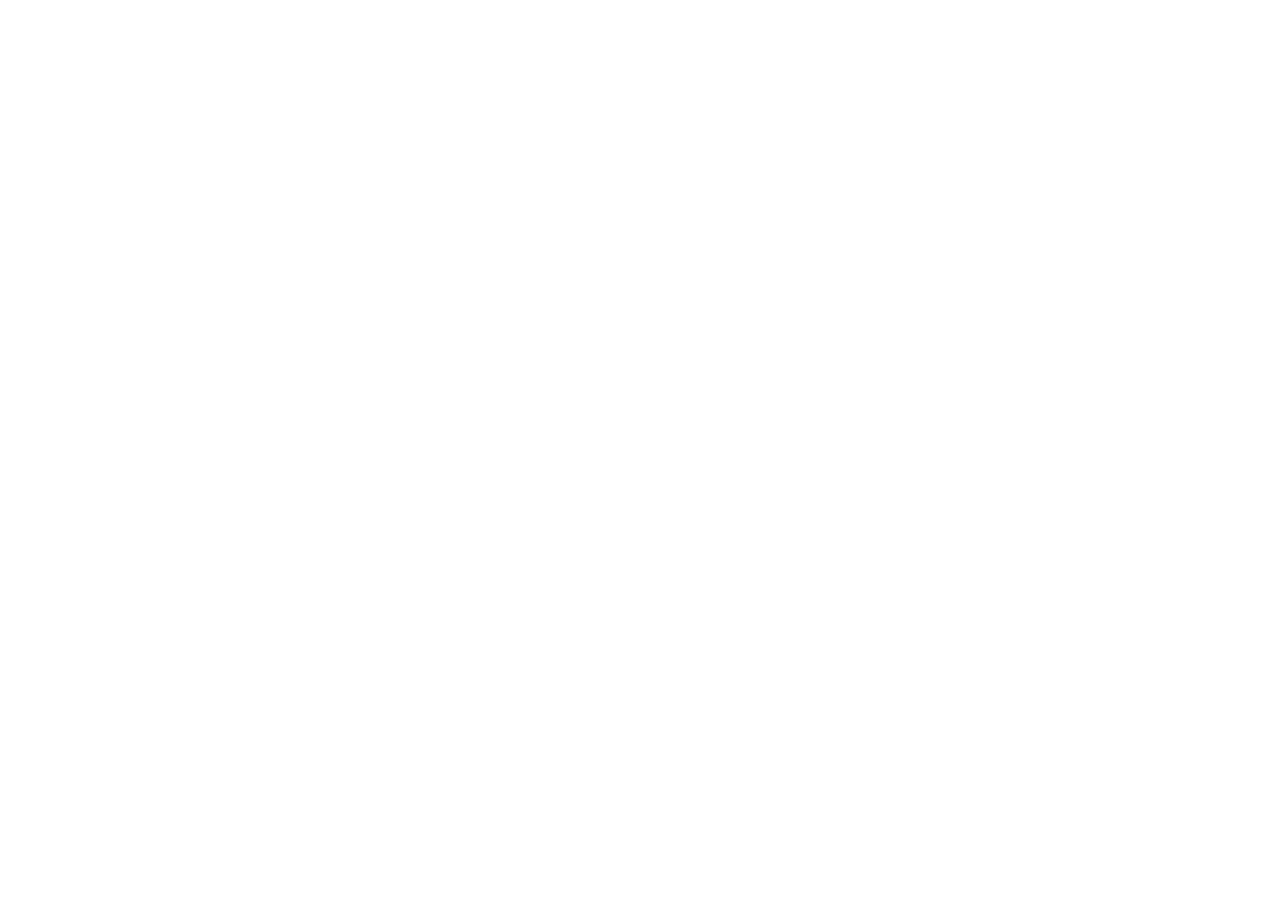
==== Index.html @ 4e4735c6 "ubicación de elementos" ====
<!DOCTYPE html>

<html lang="es">

<head>

    <meta charset="UTF-8">
    <meta name="viewport" content="width=device-width">
    <title>emprendimiento</title>
    <link rel="stylesheet" href="reset.css">
</head>
<body>
    <header>

    </header>
    
    <content>
        <section class="menú"></section>
        <section class="banner"></section>
        <section class="impresiones3d">
        </section>

        <section class="personalizados"></section>

        <section class="contacto"></section>

        <section class="rodapie"></section>


    </content>
</body>
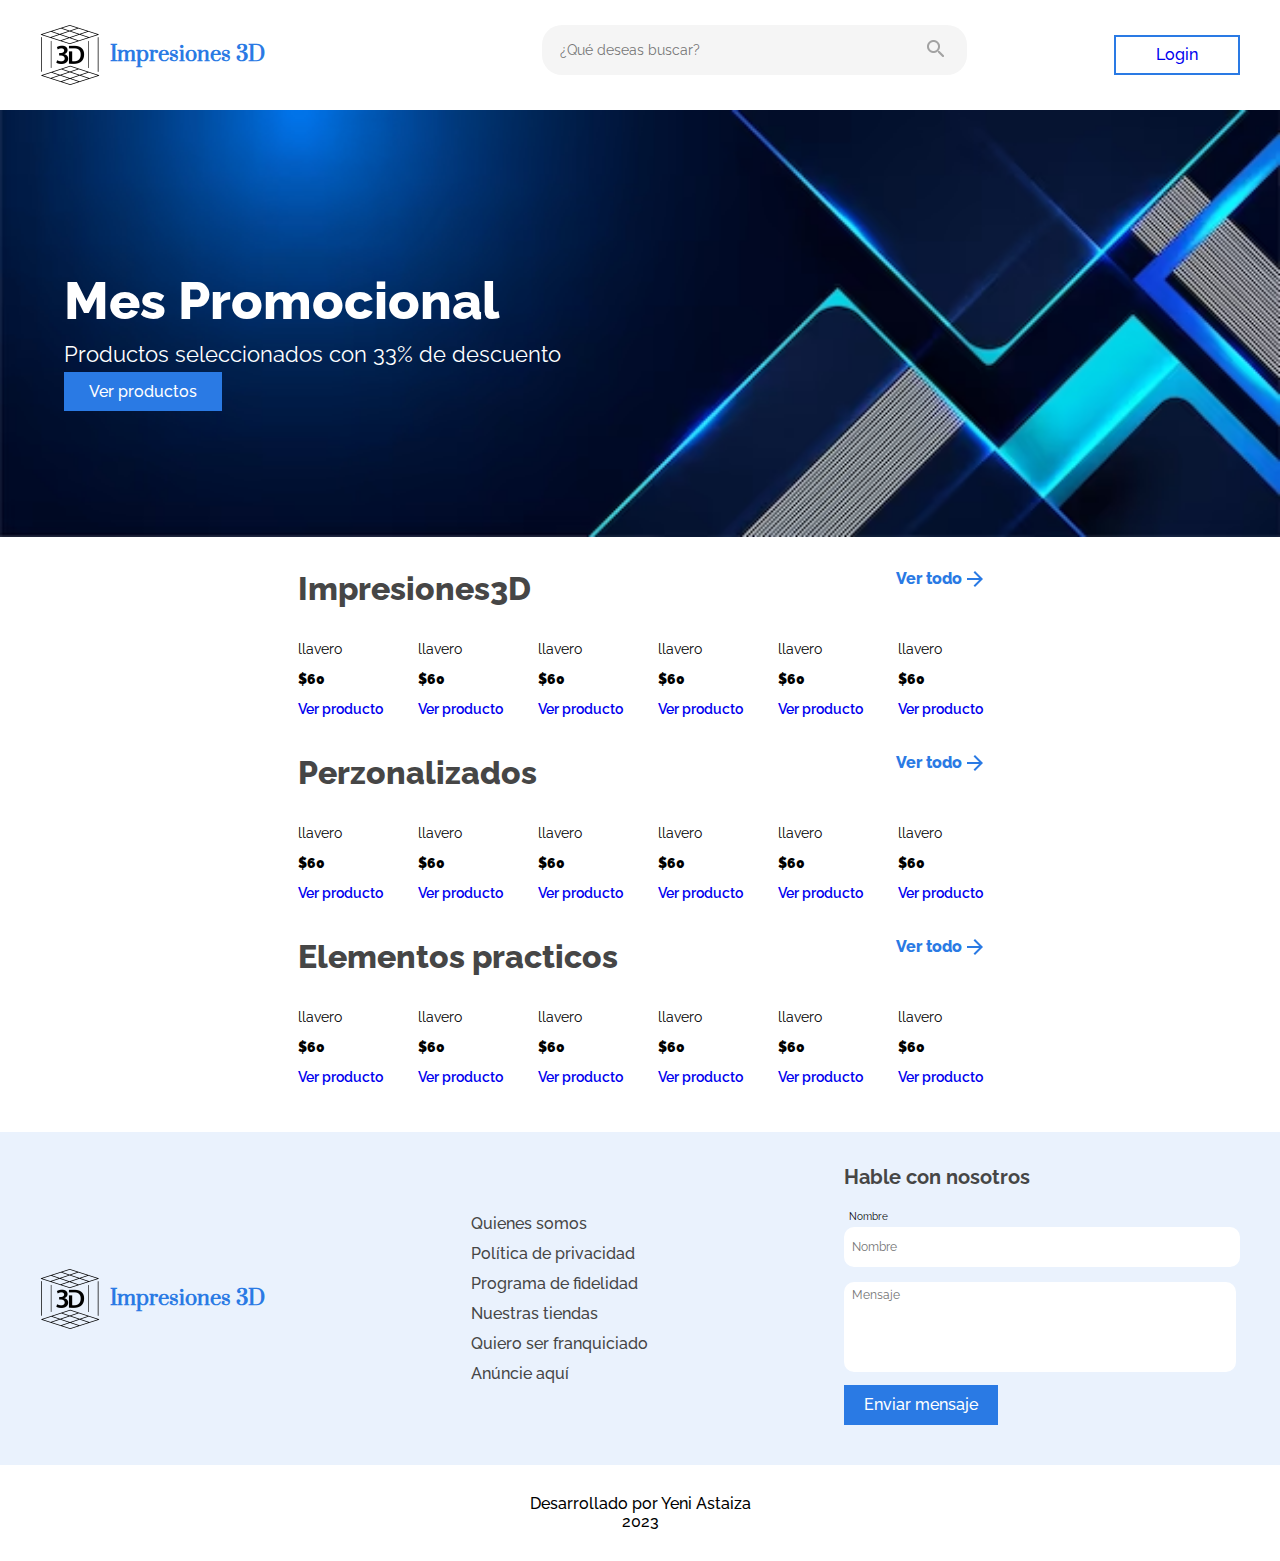
==== commit b3b0ff12: "mediaqueris proceso" ====
--- a/Index.html
+++ b/Index.html
@@ -7,25 +7,368 @@
     <meta charset="UTF-8">
     <meta name="viewport" content="width=device-width">
     <title>emprendimiento</title>
-    <link rel="stylesheet" href="reset.css">
+    <link rel="stylesheet" href="styles/reset.css">
+    <link rel="stylesheet" href="styles/style.css">
+    <link rel="preconnect" href="https://fonts.googleapis.com">
+    <link rel="preconnect" href="https://fonts.gstatic.com" crossorigin>
+    <link href="https://fonts.googleapis.com/css2?family=Montserrat:wght@200;300;400&family=Prata&family=Raleway:wght@300&display=swap"
+rel="stylesheet">
 </head>
+
 <body>
-    <header>
-
+    <header class="cabecera">
+        <div class="container">
+            <div class="cabecera__3d__inicio">
+                <a href="index.html" class="logo">
+                    <img src="./IMG/logo.png" alt="impresiones 3D" class="logo__imagen">
+                    <span class="logo__nombre">Impresiones 3D</span>
+                </a>
+
+                <form class="search">
+                    <input type="text" placeholder="¿Qué deseas buscar?" class="search__box">
+                    <button type="submit" class="search__img"><img src="./IMG/Vector.png"
+                            alt="logosearch"></button>
+                </form>
+
+                <div class="login__search">
+                    <a href="login.html" class="btn__blanco">Login</a>
+                </div>
+
+                <div class="search__movile">
+                    <input type="checkbox" id="check" class="checkbox">
+                    <label for="check" class="checkbtn">
+                        <img src="./IMG/Vector.png"
+                        alt="logosearch">
+                    </label>
+                    <div class="search__movile__see">
+                        <form>
+                            <input type="text" placeholder="¿Qué deseas buscar?" class="search__box__movile">
+                            <button type="submit" class="search__img"><img src="./IMG/Vector.png"
+                                alt="logosearch"></button>
+                        </form>
+                    </div>
+                </div>
+            </div>
+        </div>
     </header>
-    
+
     <content>
         <section class="menú"></section>
-        <section class="banner"></section>
-        <section class="impresiones3d">
-        </section>
-
-        <section class="personalizados"></section>
-
-        <section class="contacto"></section>
-
-        <section class="rodapie"></section>
-
-
+
+        <section class="banner">
+            <div class="banner__imagen">
+                <img src="./IMG/banner.avif" alt="img__banner" class="img__banner">
+                <div class="banner__informacion">
+                    <h1 class="banner__titulo">Mes Promocional</h1>
+                    <p class="banner__parrafo">Productos seleccionados con 33% de descuento</p>
+                    <a href="login.html" class="btn__azul">Ver productos</a>
+                </div>
+            </div>
+        </section>
+
+
+        <section class="impresiones3D">
+            <div class="container">
+                <div class="inicial">
+                <p class="titulo">Impresiones3D</p>
+                    <div class="ver__todo">
+                        <a href="productos.html" class="ver__todo__nombre">Ver todo</a>
+                        <img src="./IMG/flecha.png" alt="flecha">
+                    </div>
+                </div>
+                <div class="impresiones3D">
+                   
+                    <div class="producto">
+                        <div class="producto__img">
+                            <img src="http://via.placeholder.com/170x180" alt="" class="img__producto">
+                        </div>
+                        <div class="producto__datos">
+                            <p>llavero</p>
+                            <p class="precio">$60</p>
+                            <a href="*" class="ver">Ver producto</a>
+                        </div>
+                    </div>
+
+                   <div class="producto">
+                        <div class="producto__img">
+                            <img src="http://via.placeholder.com/170x180" alt="" class="img__producto">
+                        </div>
+                        <div class="producto__datos">
+                            <p>llavero</p>
+                            <p class="precio">$60</p>
+                            <a href="*" class="ver">Ver producto</a>
+                        </div>
+                    </div>
+
+                   <div class="producto">
+                        <div class="producto__img">
+                            <img src="http://via.placeholder.com/170x180" alt="" class="img__producto">
+                        </div>
+                        <div class="producto__datos">
+                            <p>llavero</p>
+                            <p class="precio">$60</p>
+                            <a href="*" class="ver">Ver producto</a>
+                        </div>
+                    </div>
+
+                   <div class="producto">
+                        <div class="producto__img">
+                            <img src="http://via.placeholder.com/170x180" alt="" class="img__producto">
+                        </div>
+                        <div class="producto__datos">
+                            <p>llavero</p>
+                            <p class="precio">$60</p>
+                            <a href="*" class="ver">Ver producto</a>
+                        </div>
+                    </div>
+
+                   <div class="producto hide-xs">
+                        <div class="producto__img">
+                            <img src="http://via.placeholder.com/170x180" alt="" class="img__producto">
+                        </div>
+                        <div class="producto__datos">
+                            <p>llavero</p>
+                            <p class="precio">$60</p>
+                            <a href="*" class="ver">Ver producto</a>
+                        </div>
+                    </div>
+
+                   <div class="producto hide-xs">
+                        <div class="producto__img">
+                            <img src="http://via.placeholder.com/170x180" alt="" class="img__producto">
+                        </div>
+                        <div class="producto__datos">
+                            <p>llavero</p>
+                            <p class="precio">$60</p>
+                            <a href="*" class="ver">Ver producto</a>
+                        </div>
+                    </div>
+                </div>
+            </div>
+        </section>
+
+        <section class="personalizados">
+            <div class="container">
+                <div class="inicial">
+                    <p class="titulo">Perzonalizados</p>
+                        <div class="ver__todo">
+                            <a href="productos.html" class="ver__todo__nombre">Ver todo</a>
+                            <img src="./IMG/flecha.png" alt="flecha">
+                        </div>
+                    </div>
+                <div class="personalizados">
+                   
+                    <div class="producto">
+                        <div class="producto__img">
+                            <img src="http://via.placeholder.com/170x180" alt="" class="img__producto">
+                        </div>
+                        <div class="producto__datos">
+                            <p>llavero</p>
+                            <p class="precio">$60</p>
+                            <a href="*" class="ver">Ver producto</a>
+                        </div>
+                    </div>
+
+                   <div class="producto">
+                        <div class="producto__img">
+                            <img src="http://via.placeholder.com/170x180" alt="" class="img__producto">
+                        </div>
+                        <div class="producto__datos">
+                            <p>llavero</p>
+                            <p class="precio">$60</p>
+                            <a href="*" class="ver">Ver producto</a>
+                        </div>
+                    </div>
+
+                   <div class="producto">
+                        <div class="producto__img">
+                            <img src="http://via.placeholder.com/170x180" alt="" class="img__producto">
+                        </div>
+                        <div class="producto__datos">
+                            <p>llavero</p>
+                            <p class="precio">$60</p>
+                            <a href="*" class="ver">Ver producto</a>
+                        </div>
+                    </div>
+
+                   <div class="producto">
+                        <div class="producto__img">
+                            <img src="http://via.placeholder.com/170x180" alt="" class="img__producto">
+                        </div>
+                        <div class="producto__datos">
+                            <p>llavero</p>
+                            <p class="precio">$60</p>
+                            <a href="*" class="ver">Ver producto</a>
+                        </div>
+                    </div>
+
+                   <div class="producto hide-xs">
+                        <div class="producto__img">
+                            <img src="http://via.placeholder.com/170x180" alt="" class="img__producto">
+                        </div>
+                        <div class="producto__datos">
+                            <p>llavero</p>
+                            <p class="precio">$60</p>
+                            <a href="*" class="ver">Ver producto</a>
+                        </div>
+                    </div>
+
+                   <div class="producto hide-xs">
+                        <div class="producto__img">
+                            <img src="http://via.placeholder.com/170x180" alt="" class="img__producto">
+                        </div>
+                        <div class="producto__datos">
+                            <p>llavero</p>
+                            <p class="precio">$60</p>
+                            <a href="*" class="ver">Ver producto</a>
+                        </div>
+                    </div>
+                </div>
+            </div>
+        </section>
+
+        <section class="elementos">
+            <div class="container">
+                <div class="inicial">
+                    <p class="titulo">Elementos practicos</p>
+                        <div class="ver__todo">
+                            <a href="productos.html" class="ver__todo__nombre">Ver todo</a>
+                            <img src="./IMG/flecha.png" alt="flecha">
+                        </div>
+                    </div>
+                <div class="elementos">
+
+                    <div class="producto">
+                        <div class="producto__img">
+                            <img src="http://via.placeholder.com/170x180" alt="" class="img__producto">
+                        </div>
+                        <div class="producto__datos">
+                            <p>llavero</p>
+                            <p class="precio">$60</p>
+                            <a href="*" class="ver">Ver producto</a>
+                        </div>
+                    </div>
+
+                   <div class="producto">
+                        <div class="producto__img">
+                            <img src="http://via.placeholder.com/170x180" alt="" class="img__producto">
+                        </div>
+                        <div class="producto__datos">
+                            <p>llavero</p>
+                            <p class="precio">$60</p>
+                            <a href="*" class="ver">Ver producto</a>
+                        </div>
+                    </div>
+
+                   <div class="producto">
+                        <div class="producto__img">
+                            <img src="http://via.placeholder.com/170x180" alt="" class="img__producto">
+                        </div>
+                        <div class="producto__datos">
+                            <p>llavero</p>
+                            <p class="precio">$60</p>
+                            <a href="*" class="ver">Ver producto</a>
+                        </div>
+                    </div>
+
+                   <div class="producto">
+                        <div class="producto__img">
+                            <img src="http://via.placeholder.com/170x180" alt="" class="img__producto">
+                        </div>
+                        <div class="producto__datos">
+                            <p>llavero</p>
+                            <p class="precio">$60</p>
+                            <a href="*" class="ver">Ver producto</a>
+                        </div>
+                    </div>
+
+                   <div class="producto hide-xs">
+                        <div class="producto__img">
+                            <img src="http://via.placeholder.com/170x180" alt="" class="img__producto">
+                        </div>
+                        <div class="producto__datos">
+                            <p>llavero</p>
+                            <p class="precio">$60</p>
+                            <a href="*" class="ver">Ver producto</a>
+                        </div>
+                    </div>
+
+                   <div class="producto hide-xs">
+                        <div class="producto__img">
+                            <img src="http://via.placeholder.com/170x180" alt="" class="img__producto">
+                        </div>
+                        <div class="producto__datos">
+                            <p>llavero</p>
+                            <p class="precio">$60</p>
+                            <a href="*" class="ver">Ver producto</a>
+                        </div>
+                    </div>
+                </div>
+            </div>
+
+        </section>
+
+        <section class="contacto">
+            <div class="container">
+                <div class="informacion">
+                    
+                    <div class="logo__footer">
+                        <a href="./Index.html" class="logo__footer">
+                            <img src="./IMG/logo.png" alt="impresiones 3D" class="logo__imagen">
+                            <span class="logo__nombre">Impresiones 3D</span>
+                        </a>
+                    </div>
+
+                    <div class="informacion__navegacion">
+                        <div class="logo__movile">
+                            <a href="./Index.html" class="logo__movile">
+                                <img src="./IMG/logo.png" alt="impresiones 3D" class="logo__imagen">
+                                <span class="logo__nombre">Impresiones 3D</span>
+                            </a>
+                        </div>
+                        <ul class="navegacion">
+                            <li><a href="#" class="informacion__navegacion__links">Quienes somos</a></li>
+                            <li><a href="#" class="informacion__navegacion__links">Política de privacidad</a></li>
+                            <li><a href="#" class="informacion__navegacion__links">Programa de fidelidad</a></li>
+                            <li><a href="#" class="informacion__navegacion__links">Nuestras tiendas</a></li>
+                            <li><a href="#" class="informacion__navegacion__links">Quiero ser franquiciado</a></li>
+                            <li><a href="#" class="informacion__navegacion__links">Anúncie aquí</a></li>
+                        </ul>
+                    </div>
+
+                    <div class="contacto__formulario">
+                        <h2 class="contacto__titulo">Hable con nosotros</h2>
+                        <form class="formulario__form" name="form" id="formulario">
+                            <div class="formulario__contacto" id="formulario__nombre">
+                                <label class="input__label" for="nombre">Nombre</label>
+                                <input class="formulario__input" type="text" name="nombre" placeholder="Nombre"
+                                    minlength="3" maxlength="50" required data-tipo="nombre">
+                                <span class="input__message__error">El campo no cumple</span>
+                            </div>
+
+                            <textarea class="formulario__textarea" rows="5" cols="200" id="mensage" name="mensaje"
+                                placeholder="Mensaje"></textarea>
+
+                            <div class="formulario__enviar"><button type="submit" class="formulario__boton">Enviar
+                                    mensaje</button>
+                                <p class="formulario::mensaje__exito" id="formulario__mensaje__exito"></p>
+                            </div>
+                        </form>
+                    </div>
+                </div>
+            </div>
+        </section>
+
+        <section class="footer">
+            <div class="footer__container">
+                <div class="footer__rodape">
+                    <p>Desarrollado por Yeni Astaiza</p>
+                    <p>2023</p>
+                </div>
+            </div>
+        </section>
+        </div>
     </content>
-</body>+</body>
+
+</html>--- a/styles/style.css
+++ b/styles/style.css
@@ -0,0 +1,628 @@
+body {
+    box-sizing: border-box;
+    background-color: var(--cor-de-fundo);
+    font-family: 'Raleway';
+    margin: 0;
+    padding: 0;
+    line-height: 1;
+}
+
+.container {
+    max-width: 1200px;
+    margin: auto;
+    
+}
+
+.cabecera__3d__inicio{
+    display: flex;
+    flex-direction: row;
+    justify-content:space-between;
+    padding: 25px 0px;
+}
+
+.cabecera__3d{
+    display: flex;
+    flex-direction: row;
+    justify-content:flex-start;
+    padding: 25px 0px;
+}
+
+.logo{
+    display: flex;
+    flex-direction: row;
+    text-decoration: none;
+}
+
+.logo__nombre{
+    font-family: 'Prata', serif;
+    text-align: center;
+    font-weight: 700;
+    font-size: 20px;
+    color: #2A7AE4;
+    text-decoration: none;
+    margin-block: auto;
+    padding: 10px;
+}   
+
+.search{
+    background: #F5F5F5;
+    border-radius: 20px;
+    display: flex;
+    align-items: center;
+    padding: 5px 16px;
+    width: 393px;
+    height: 40px;
+    line-height: 16px;
+    justify-content: space-between;
+    margin: 0 0 0 120px;
+}
+.search__movile{
+    display: none;
+}
+
+.search__box{
+    border: none;
+    background: #F5F5F5;
+    font-family: 'Raleway', sans-serif;
+    font-size: 14px;
+    width: 80%;
+}
+.search__box:focus{
+    outline: none;
+}
+
+.search__img{
+    border: none;
+    background: none;
+}
+
+.login__search{
+    margin-block: auto;
+    padding: 10px 40px;
+    border: #2A7AE4 2px solid;
+    font-family: 'Raleway', sans-serif;
+}
+
+.login__search:hover {
+    background: #F5EEF8;
+    transition: 0.5s;
+}
+
+
+.btn__blanco{
+    font-size: 16px;
+    font-weight: 500;
+    text-decoration: none;
+}
+
+
+.img__banner{
+    width: 100%;
+}
+.banner__imagen{
+    position: relative;
+}
+
+.banner__informacion{
+    color: white;
+    position: absolute;
+    top: 35%;
+    left: 5%;
+}
+
+.banner__titulo{
+    font-family:'Raleway', sans-serif;
+    font-weight: 800;
+    font-size: 52px;
+    line-height:80px;
+}
+
+.banner__parrafo{
+    font-family:'Raleway', sans-serif;
+    font-weight: 400;
+    font-size: 22px;
+    line-height: 26px;
+}
+
+.btn__azul{
+    font-family: 'Raleway', sans-serif;
+    font-size: 16px;
+    font-weight: 500;
+    line-height: 50px;
+    text-decoration: none;
+    margin-block: auto;
+    padding: 10px 25px;
+    color: white;
+    background: #2A7AE4;
+}
+.btn__azul:hover {
+    background: #4682B4;
+    transition: 0.5s;
+}
+
+/*seccion impresiones3d*/
+
+.inicial{
+    display: flex;
+    justify-content: space-between;
+}
+.titulo{
+    font-family: 'Raleway', sans-serif;
+    font-size: 32px;
+    font-weight: 800;
+    padding: 30px 0 10px;
+    line-height: 38px;
+    color: #464646;
+}
+
+.ver__todo{
+    display: flex;
+    align-items: center;
+    font-weight: 800;
+    gap: 5px;
+}
+.ver__todo__nombre{
+    text-decoration: none;
+    color: #2A7AE4;
+}
+.impresiones3D{
+    display: flex;
+    gap:35px;
+    flex-wrap: wrap;
+    justify-content: center;
+}
+
+.producto{
+    position: relative;
+
+}
+.producto__datos{
+    display: flex;
+    flex-direction: column;
+    
+}
+
+.personalizados{
+    display: flex;
+    gap:35px;
+    flex-wrap: wrap;
+    justify-content: center;
+}
+
+.elementos{
+    display: flex;
+    justify-content: center;
+    gap:35px;
+    padding: 0 0 20px;
+    flex-wrap: wrap;
+}
+
+
+.producto__datos{
+    font-family: 'Raleway', sans-serif;
+    font-size: 14px;
+    font-weight: 400;
+    line-height: 30px;
+}
+
+.precio{
+    font-weight: 900;
+}
+
+.ver{
+    text-decoration: none;
+    font-weight: 600;
+}
+
+/*información*/
+
+.contacto{
+    background: #EAF2FD;
+}
+
+.logo__footer{
+    display: flex;
+    flex-direction: row;
+    text-decoration: none;
+}
+
+.logo__movile{
+    display: none;
+}
+.informacion{
+    display: flex;
+    flex-direction: row;
+    justify-content: space-between;
+    align-items: center;
+    padding: 30px 0;
+}
+
+.informacion__navegacion__links{
+    text-decoration: none;
+    color: #464646;
+    font-family: 'Raleway', sans-serif;
+    font-size: 16px;
+    font-weight: 500;
+    line-height: 30px;
+}
+
+.contacto__titulo{
+    color: #464646;
+    font-family: 'Raleway', sans-serif;
+    font-size: 20px;
+    font-weight: 700;
+    line-height: 30px;
+}
+.contacto__formulario{
+    max-width: 33%;
+}
+
+.formulario__contacto{
+    width: 100%;
+    display: flex;
+    flex-direction: column;
+    margin: 15px 0;
+}
+.input__label {
+    font-family: 'Raleway';
+    font-size: 10px;
+    margin: 5px;
+}
+
+.formulario__input {
+    height: 40px;
+    font-family: 'Raleway', sans-serif;
+    font-weight: 400;
+    font-size: 12px;
+    line-height: 16px;
+    border-radius: 10px;
+    border: none;
+    padding: 0 8px;
+}
+
+.formulario__input{
+    outline: none;
+}
+.input__message__error {
+    font-family: 'Raleway';
+    font-size: 9px;
+    color: red;
+    display: none;
+}
+
+.formulario__textarea{
+    max-width: 95%;
+    border-radius: 10px;
+    border: none;
+    resize: none;
+    font-family: 'Raleway', sans-serif;
+    font-weight: 400;
+    font-size: 12px;
+    line-height: 16px;
+    padding: 5px 8px;
+}
+
+.formulario__textarea{
+    outline: none;
+}
+
+.formulario__enviar{
+    padding: 10px 0;
+}
+.formulario__boton{
+    font-family: 'Raleway', sans-serif;
+    font-size: 16px;
+    font-weight: 500;
+    line-height: 30px;
+    text-decoration: none;
+    margin-block: auto;
+    padding: 5px 20px;
+    color: white;
+    background: #2A7AE4;
+    border: none;
+}
+
+.formulario__boton:hover {
+    background: #4682B4;
+    transition: 0.5s;
+}
+
+.footer{
+    padding: 30px;
+}
+
+.footer__rodape{
+    text-align: center;
+    font-weight: 700;
+    font-size: 15px;
+    font-family: 'Raleway', sans-serif;
+    font-weight: 500;
+    font-size: 16px;
+    line-height: 18px;
+}
+
+@media (max-width: 1000px) {
+    .container{
+        max-width: 800px;
+        margin: auto;
+    }
+}
+
+@media (max-width: 768px) {
+
+    .container{
+        max-width: 700px;
+        margin: auto;
+    }
+    
+    .search{
+        margin: auto;
+        width: auto;
+    }
+    
+    .search__movile{
+        display: none;
+    }
+
+    .hide-xs{
+        display: none;
+    }
+    
+    .contacto{
+        display: flex;
+        flex-direction: row;
+        justify-content: space-between;
+        padding: 2rem;
+    }
+
+    .impresiones3D{
+        gap: 6px;
+    }
+
+    .personalizados{
+        gap: 6px;
+    }
+
+    .elementos{
+        gap:6px
+    }
+
+    .logo__footer{
+        display: none;
+    }
+
+    .logo__movile{
+        display: flex;
+        flex-direction: row;
+        text-decoration: none;
+    }
+
+    .informacion{
+        justify-content: space-around;
+    }
+}
+@media (max-width: 550px) {
+    .informacion{
+        display: block;
+        padding: 0;
+        max-width: 500px;
+    }
+
+    .informacion__navegacion{
+        display: flex;
+        flex-direction: column;
+        justify-content: center;
+        align-items: center;
+        padding: 16px;
+        gap: 16px;
+
+    }
+
+    .banner__titulo{
+        font-size: 20px;
+        line-height: 15px;
+        font-weight: 400;
+    }
+
+    .banner__parrafo{
+        font-size: 14px;
+        line-height: 15px;
+        font-weight: 200;
+    }
+
+    .btn__azul{
+            font-size: 12px;
+            padding: 8px 15px;
+    }
+    .contacto__formulario{
+        max-width: 95%;
+    }
+
+    .formulario__contacto{
+        width: 100%;
+    }
+
+    .formulario__textarea{
+        width: 95%;
+    }
+}
+
+/*Mobile*/
+@media (max-width: 450px) {
+    .container{
+        max-width: 360px;
+        margin: auto;
+    }
+    .cabecera__3d__inicio{
+        position: relative;
+    }
+    .logo__imagen{
+        width: 50px;
+        height: 50px;
+
+    }
+
+    .logo__nombre{
+        font-size: 15px;
+        font-weight: 600;
+    }
+    .search{
+        display: none;
+    }
+
+    .search__movile{
+        display: flex;
+        align-items: center;
+    }
+
+    .search__box__movile{
+        background: #F5F5F5;
+        border-radius: 20px;
+        align-items: center;
+        padding: 1px 8px;
+        height: 30px;
+        line-height: 16px;
+        justify-content: space-between;
+        top: 80px;
+        transition: all .5s;
+        box-sizing: border-box;
+        border: none;
+    }
+    
+    .checkbox{
+        opacity: 0;
+    }
+    .checkbtn {
+        display: block;
+    }
+
+    .search__movile__see{
+        display: none;
+        position: absolute;
+        left: 10%;
+        bottom: 0;
+        background: #F5F5F5;
+        border-radius: 20px;
+    }
+
+    #check:checked ~ .search__movile__see {
+        display: block;
+        transition: all .5s;
+    }
+
+    .search__movile__see form {
+        display: flex;
+        /* flex-direction: row; */
+        /* flex: 1; */
+    }
+    
+    /*login*/
+    .login__search{
+        padding: 8px 20px;
+    }
+
+    .banner__titulo{
+        font-size: 20px;
+        line-height: 15px;
+        font-weight: 400;
+    }
+
+    .banner__parrafo{
+        font-size: 14px;
+        line-height: 15px;
+        font-weight: 200;
+    }
+
+    .btn__azul{
+            font-size: 12px;
+            padding: 8px 15px;
+    }
+
+    .hide-xs{
+        display: none;
+    }
+    
+    .contacto{
+        display: flex;
+        flex-direction: row;
+        justify-content: space-between;
+        padding: 2rem;
+    }
+
+    .impresiones3D{
+        gap: 10px;
+    }
+
+    .personalizados{
+        gap: 10px;
+    }
+
+    .elementos{
+        gap:10px
+    }
+
+    .titulo{
+        font-size: 22px;
+    }
+
+    .logo__footer{
+       display: none;
+    }
+
+    .logo__movile{
+        display: flex;
+        flex-direction: row;
+        text-decoration: none;
+    }
+    .informacion{
+        display: block;
+        padding: 0;
+    }
+
+    .informacion__navegacion{
+        display: flex;
+        flex-direction: column;
+        justify-content: center;
+        align-items: center;
+        padding: 16px;
+        gap: 16px;
+
+    }
+
+    .contacto__formulario{
+        max-width: 95%;
+    }
+
+    .formulario__contacto{
+        width: 100%;
+    }
+
+    .formulario__textarea{
+        width: 95%;
+    }
+
+    .formulario__boton{
+        font-size: 14px;
+        padding: 8px;
+    }
+}
+
+@media (max-width: 360px) {
+    .container{
+        max-width: 350px;
+        margin: auto;
+    }
+
+    .impresiones3D{
+        gap: 5px;
+    }
+
+    .personalizados{
+        gap: 5px;
+    }
+
+    .elementos{
+        gap:5px
+    }
+
+}
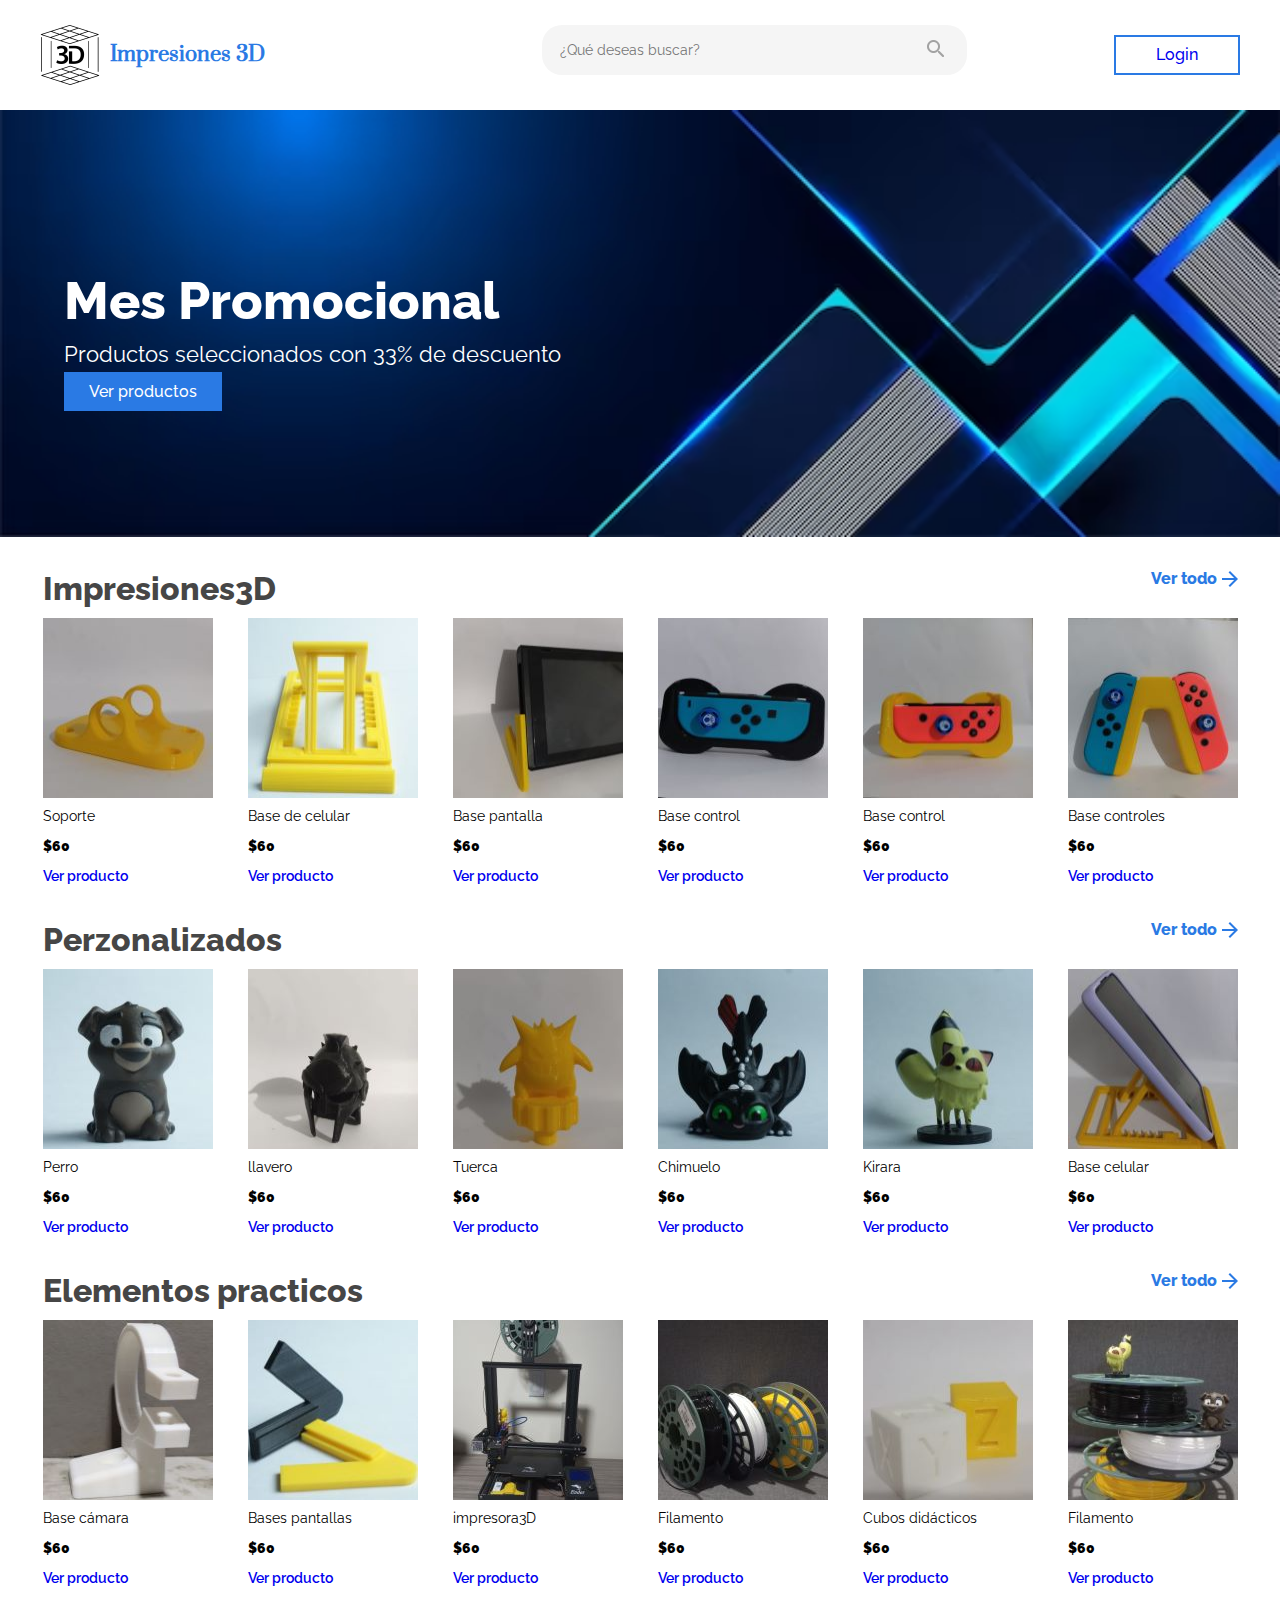
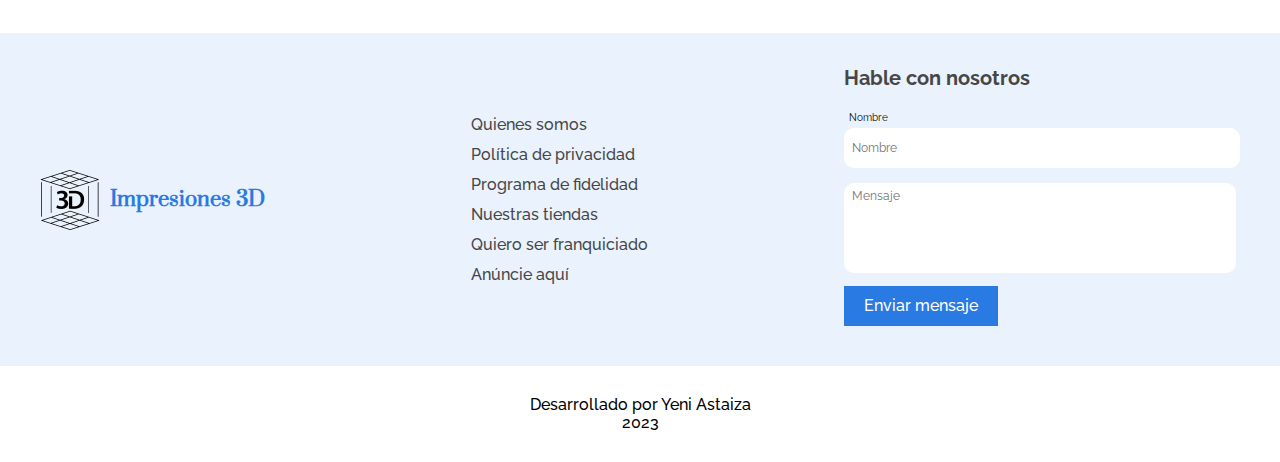
==== commit ba68ef70: "finalizado css" ====
--- a/Index.html
+++ b/Index.html
@@ -80,65 +80,65 @@
                    
                     <div class="producto">
                         <div class="producto__img">
-                            <img src="http://via.placeholder.com/170x180" alt="" class="img__producto">
-                        </div>
-                        <div class="producto__datos">
-                            <p>llavero</p>
-                            <p class="precio">$60</p>
-                            <a href="*" class="ver">Ver producto</a>
-                        </div>
-                    </div>
-
-                   <div class="producto">
-                        <div class="producto__img">
-                            <img src="http://via.placeholder.com/170x180" alt="" class="img__producto">
-                        </div>
-                        <div class="producto__datos">
-                            <p>llavero</p>
-                            <p class="precio">$60</p>
-                            <a href="*" class="ver">Ver producto</a>
-                        </div>
-                    </div>
-
-                   <div class="producto">
-                        <div class="producto__img">
-                            <img src="http://via.placeholder.com/170x180" alt="" class="img__producto">
-                        </div>
-                        <div class="producto__datos">
-                            <p>llavero</p>
-                            <p class="precio">$60</p>
-                            <a href="*" class="ver">Ver producto</a>
-                        </div>
-                    </div>
-
-                   <div class="producto">
-                        <div class="producto__img">
-                            <img src="http://via.placeholder.com/170x180" alt="" class="img__producto">
-                        </div>
-                        <div class="producto__datos">
-                            <p>llavero</p>
-                            <p class="precio">$60</p>
-                            <a href="*" class="ver">Ver producto</a>
-                        </div>
-                    </div>
-
-                   <div class="producto hide-xs">
-                        <div class="producto__img">
-                            <img src="http://via.placeholder.com/170x180" alt="" class="img__producto">
-                        </div>
-                        <div class="producto__datos">
-                            <p>llavero</p>
-                            <p class="precio">$60</p>
-                            <a href="*" class="ver">Ver producto</a>
-                        </div>
-                    </div>
-
-                   <div class="producto hide-xs">
-                        <div class="producto__img">
-                            <img src="http://via.placeholder.com/170x180" alt="" class="img__producto">
-                        </div>
-                        <div class="producto__datos">
-                            <p>llavero</p>
+                            <img src="./IMG/producto7.jpg" alt="" class="img__producto">
+                        </div>
+                        <div class="producto__datos">
+                            <p>Soporte</p>
+                            <p class="precio">$60</p>
+                            <a href="*" class="ver">Ver producto</a>
+                        </div>
+                    </div>
+
+                   <div class="producto">
+                        <div class="producto__img">
+                            <img src="./IMG/producto8.jpg" alt="" class="img__producto">
+                        </div>
+                        <div class="producto__datos">
+                            <p>Base de celular</p>
+                            <p class="precio">$60</p>
+                            <a href="*" class="ver">Ver producto</a>
+                        </div>
+                    </div>
+
+                   <div class="producto">
+                        <div class="producto__img">
+                            <img src="./IMG/producto9.jpg" alt="" class="img__producto">
+                        </div>
+                        <div class="producto__datos">
+                            <p>Base pantalla</p>
+                            <p class="precio">$60</p>
+                            <a href="*" class="ver">Ver producto</a>
+                        </div>
+                    </div>
+
+                   <div class="producto">
+                        <div class="producto__img">
+                            <img src="./IMG/producto10.jpg" alt="" class="img__producto">
+                        </div>
+                        <div class="producto__datos">
+                            <p>Base control</p>
+                            <p class="precio">$60</p>
+                            <a href="*" class="ver">Ver producto</a>
+                        </div>
+                    </div>
+
+                   <div class="producto hide-xs">
+                        <div class="producto__img">
+                            <img src="./IMG/producto11.jpg" alt="" class="img__producto">
+                        </div>
+                        <div class="producto__datos">
+                            <p>Base control</p>
+                            <p class="precio">$60</p>
+                            <a href="*" class="ver">Ver producto</a>
+                        </div>
+                    </div>
+
+                   <div class="producto hide-xs">
+                        <div class="producto__img">
+                            <img src="./IMG/producto12.jpg" alt="" class="img__producto">
+                        </div>
+                        <div class="producto__datos">
+                            <p>Base controles</p>
                             <p class="precio">$60</p>
                             <a href="*" class="ver">Ver producto</a>
                         </div>
@@ -160,7 +160,18 @@
                    
                     <div class="producto">
                         <div class="producto__img">
-                            <img src="http://via.placeholder.com/170x180" alt="" class="img__producto">
+                            <img src="./IMG/producto13.jpg" alt="" class="img__producto">
+                        </div>
+                        <div class="producto__datos">
+                            <p>Perro</p>
+                            <p class="precio">$60</p>
+                            <a href="*" class="ver">Ver producto</a>
+                        </div>
+                    </div>
+
+                   <div class="producto">
+                        <div class="producto__img">
+                            <img src="./IMG/producto14.jpg" alt="" class="img__producto">
                         </div>
                         <div class="producto__datos">
                             <p>llavero</p>
@@ -171,54 +182,43 @@
 
                    <div class="producto">
                         <div class="producto__img">
-                            <img src="http://via.placeholder.com/170x180" alt="" class="img__producto">
-                        </div>
-                        <div class="producto__datos">
-                            <p>llavero</p>
-                            <p class="precio">$60</p>
-                            <a href="*" class="ver">Ver producto</a>
-                        </div>
-                    </div>
-
-                   <div class="producto">
-                        <div class="producto__img">
-                            <img src="http://via.placeholder.com/170x180" alt="" class="img__producto">
-                        </div>
-                        <div class="producto__datos">
-                            <p>llavero</p>
-                            <p class="precio">$60</p>
-                            <a href="*" class="ver">Ver producto</a>
-                        </div>
-                    </div>
-
-                   <div class="producto">
-                        <div class="producto__img">
-                            <img src="http://via.placeholder.com/170x180" alt="" class="img__producto">
-                        </div>
-                        <div class="producto__datos">
-                            <p>llavero</p>
-                            <p class="precio">$60</p>
-                            <a href="*" class="ver">Ver producto</a>
-                        </div>
-                    </div>
-
-                   <div class="producto hide-xs">
-                        <div class="producto__img">
-                            <img src="http://via.placeholder.com/170x180" alt="" class="img__producto">
-                        </div>
-                        <div class="producto__datos">
-                            <p>llavero</p>
-                            <p class="precio">$60</p>
-                            <a href="*" class="ver">Ver producto</a>
-                        </div>
-                    </div>
-
-                   <div class="producto hide-xs">
-                        <div class="producto__img">
-                            <img src="http://via.placeholder.com/170x180" alt="" class="img__producto">
-                        </div>
-                        <div class="producto__datos">
-                            <p>llavero</p>
+                            <img src="./IMG/producto15.jpg" alt="" class="img__producto">
+                        </div>
+                        <div class="producto__datos">
+                            <p>Tuerca</p>
+                            <p class="precio">$60</p>
+                            <a href="*" class="ver">Ver producto</a>
+                        </div>
+                    </div>
+
+                   <div class="producto">
+                        <div class="producto__img">
+                            <img src="./IMG/producto16.jpg" alt="" class="img__producto">
+                        </div>
+                        <div class="producto__datos">
+                            <p>Chimuelo</p>
+                            <p class="precio">$60</p>
+                            <a href="*" class="ver">Ver producto</a>
+                        </div>
+                    </div>
+
+                   <div class="producto hide-xs">
+                        <div class="producto__img">
+                            <img src="./IMG/producto17.jpg" alt="" class="img__producto">
+                        </div>
+                        <div class="producto__datos">
+                            <p>Kirara</p>
+                            <p class="precio">$60</p>
+                            <a href="*" class="ver">Ver producto</a>
+                        </div>
+                    </div>
+
+                   <div class="producto hide-xs">
+                        <div class="producto__img">
+                            <img src="./IMG/producto18.jpg" alt="" class="img__producto">
+                        </div>
+                        <div class="producto__datos">
+                            <p>Base celular</p>
                             <p class="precio">$60</p>
                             <a href="*" class="ver">Ver producto</a>
                         </div>
@@ -240,65 +240,65 @@
 
                     <div class="producto">
                         <div class="producto__img">
-                            <img src="http://via.placeholder.com/170x180" alt="" class="img__producto">
-                        </div>
-                        <div class="producto__datos">
-                            <p>llavero</p>
-                            <p class="precio">$60</p>
-                            <a href="*" class="ver">Ver producto</a>
-                        </div>
-                    </div>
-
-                   <div class="producto">
-                        <div class="producto__img">
-                            <img src="http://via.placeholder.com/170x180" alt="" class="img__producto">
-                        </div>
-                        <div class="producto__datos">
-                            <p>llavero</p>
-                            <p class="precio">$60</p>
-                            <a href="*" class="ver">Ver producto</a>
-                        </div>
-                    </div>
-
-                   <div class="producto">
-                        <div class="producto__img">
-                            <img src="http://via.placeholder.com/170x180" alt="" class="img__producto">
-                        </div>
-                        <div class="producto__datos">
-                            <p>llavero</p>
-                            <p class="precio">$60</p>
-                            <a href="*" class="ver">Ver producto</a>
-                        </div>
-                    </div>
-
-                   <div class="producto">
-                        <div class="producto__img">
-                            <img src="http://via.placeholder.com/170x180" alt="" class="img__producto">
-                        </div>
-                        <div class="producto__datos">
-                            <p>llavero</p>
-                            <p class="precio">$60</p>
-                            <a href="*" class="ver">Ver producto</a>
-                        </div>
-                    </div>
-
-                   <div class="producto hide-xs">
-                        <div class="producto__img">
-                            <img src="http://via.placeholder.com/170x180" alt="" class="img__producto">
-                        </div>
-                        <div class="producto__datos">
-                            <p>llavero</p>
-                            <p class="precio">$60</p>
-                            <a href="*" class="ver">Ver producto</a>
-                        </div>
-                    </div>
-
-                   <div class="producto hide-xs">
-                        <div class="producto__img">
-                            <img src="http://via.placeholder.com/170x180" alt="" class="img__producto">
-                        </div>
-                        <div class="producto__datos">
-                            <p>llavero</p>
+                            <img src="./IMG/producto1.jpg" alt="" class="img__producto">
+                        </div>
+                        <div class="producto__datos">
+                            <p>Base cámara</p>
+                            <p class="precio">$60</p>
+                            <a href="*" class="ver">Ver producto</a>
+                        </div>
+                    </div>
+
+                   <div class="producto">
+                        <div class="producto__img">
+                            <img src="./IMG/producto2.jpg" alt="" class="img__producto">
+                        </div>
+                        <div class="producto__datos">
+                            <p>Bases pantallas</p>
+                            <p class="precio">$60</p>
+                            <a href="*" class="ver">Ver producto</a>
+                        </div>
+                    </div>
+
+                   <div class="producto">
+                        <div class="producto__img">
+                            <img src="./IMG/producto3.jpg" alt="" class="img__producto">
+                        </div>
+                        <div class="producto__datos">
+                            <p>impresora3D</p>
+                            <p class="precio">$60</p>
+                            <a href="*" class="ver">Ver producto</a>
+                        </div>
+                    </div>
+
+                   <div class="producto">
+                        <div class="producto__img">
+                            <img src="./IMG/producto4.jpg" alt="" class="img__producto">
+                        </div>
+                        <div class="producto__datos">
+                            <p>Filamento</p>
+                            <p class="precio">$60</p>
+                            <a href="*" class="ver">Ver producto</a>
+                        </div>
+                    </div>
+
+                   <div class="producto hide-xs">
+                        <div class="producto__img">
+                            <img src="./IMG/producto5.jpg" alt="" class="img__producto">
+                        </div>
+                        <div class="producto__datos">
+                            <p>Cubos didácticos</p>
+                            <p class="precio">$60</p>
+                            <a href="*" class="ver">Ver producto</a>
+                        </div>
+                    </div>
+
+                   <div class="producto hide-xs">
+                        <div class="producto__img">
+                            <img src="./IMG/producto6.jpg" alt="" class="img__producto">
+                        </div>
+                        <div class="producto__datos">
+                            <p>Filamento</p>
                             <p class="precio">$60</p>
                             <a href="*" class="ver">Ver producto</a>
                         </div>
--- a/styles/style.css
+++ b/styles/style.css
@@ -165,6 +165,11 @@
     text-decoration: none;
     color: #2A7AE4;
 }
+
+.img__producto{
+    width: 170px;
+    height:180px;
+}
 .impresiones3D{
     display: flex;
     gap:35px;
@@ -278,6 +283,7 @@
     border-radius: 10px;
     border: none;
     padding: 0 8px;
+    background: white;
 }
 
 .formulario__input{
@@ -341,7 +347,7 @@
     line-height: 18px;
 }
 
-@media (max-width: 1000px) {
+@media (max-width: 1050px) {
     .container{
         max-width: 800px;
         margin: auto;
@@ -603,7 +609,7 @@
 
     .formulario__boton{
         font-size: 14px;
-        padding: 8px;
+        padding: 2px;
     }
 }
 
